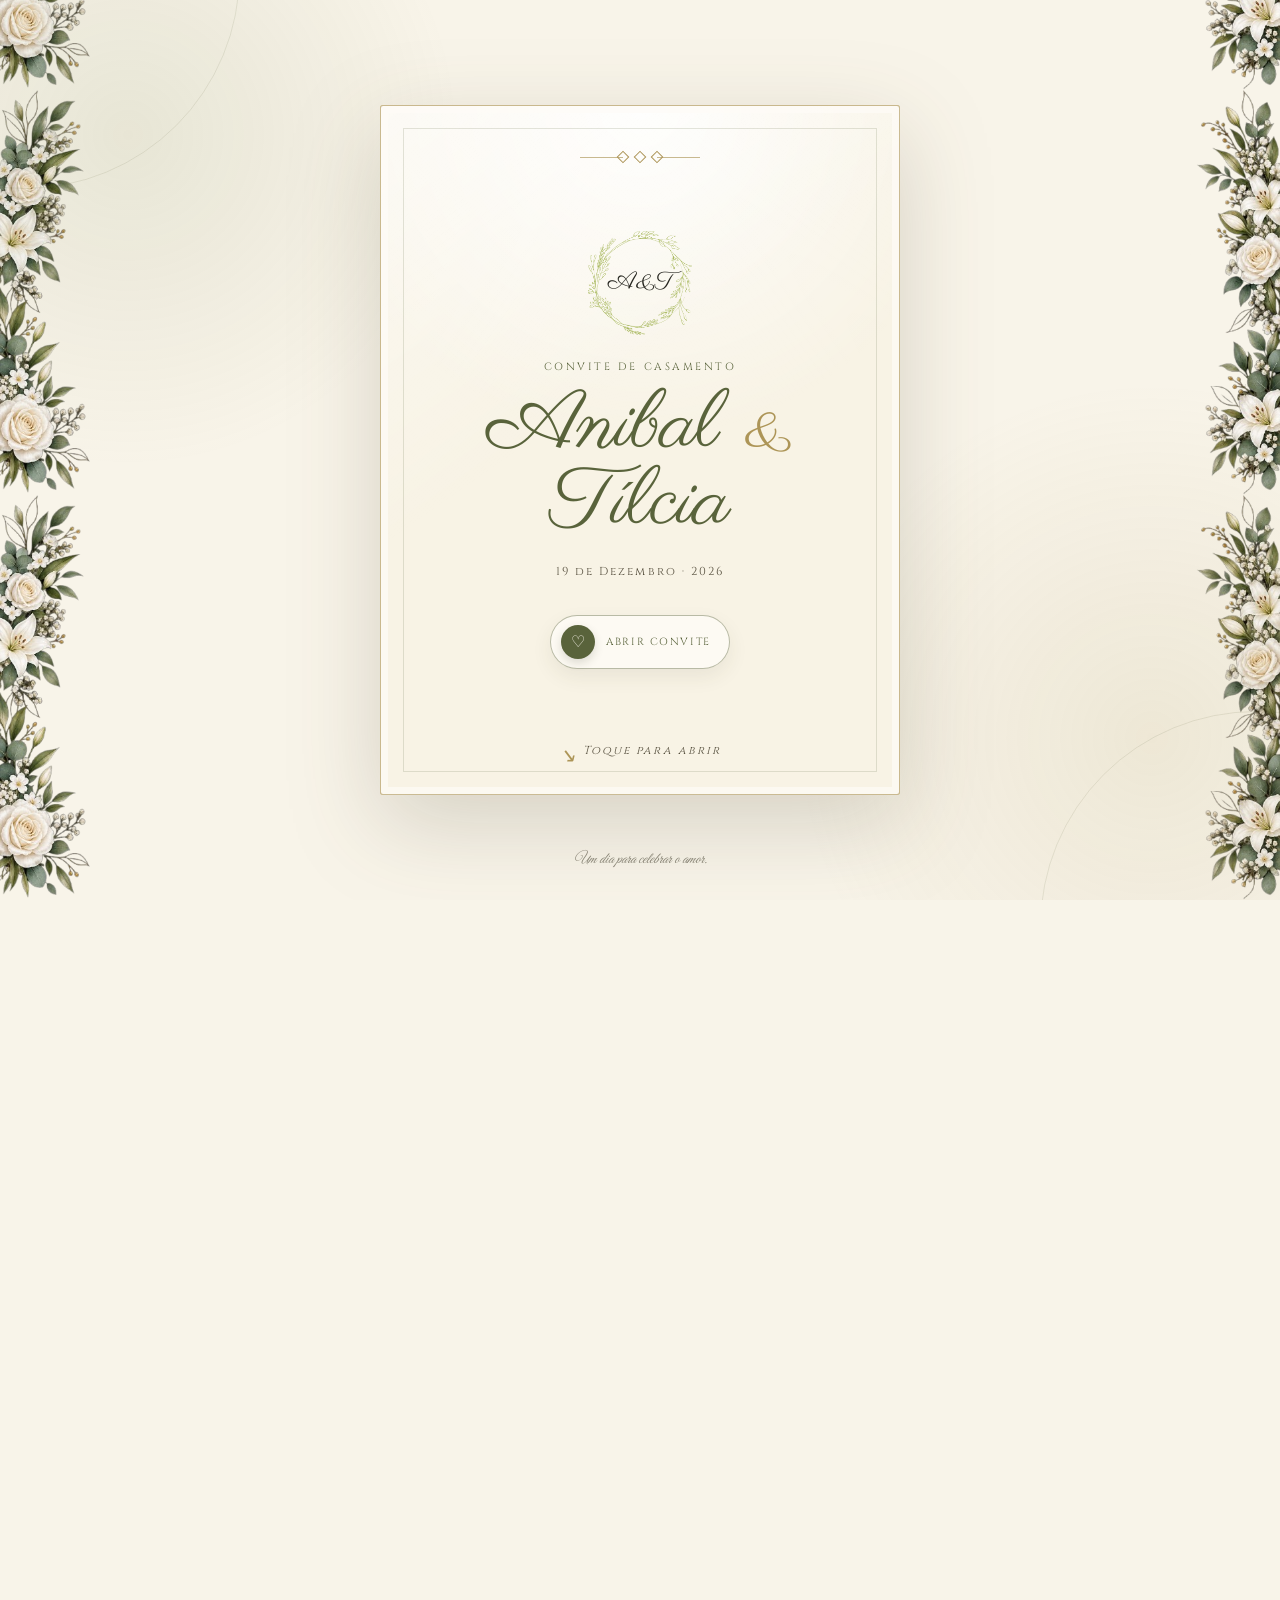
==== anibal-tilcia/index.html @ d4a12fd2 "final version anibal-tilcia" ====
<!DOCTYPE html>
<html lang="pt">

<head>
  <meta charset="UTF-8">
  <meta name="viewport" content="width=device-width, initial-scale=1.0">
  <title>Anibal &amp; Tílcia · 19 de Dezembro, 2026</title>
  <link rel="preconnect" href="https://fonts.googleapis.com">
  <link rel="preconnect" href="https://fonts.gstatic.com" crossorigin>
  <link
    href="https://fonts.googleapis.com/css2?family=Cormorant+Garamond:ital,wght@0,400;0,500;0,600;1,400&family=Great+Vibes&family=Cinzel:wght@400;500;600&display=swap"
    rel="stylesheet">
  <link rel="stylesheet" href="css/style.css">
</head>

<body>


  <div class="invitation-cover" id="invitation-cover" aria-modal="true" role="dialog" aria-label="Convite de casamento">
    <div class="invitation-cover__ambient" aria-hidden="true"></div>

    <div class="invitation-card" id="invitation-card">
      <div class="invitation-card__inside">
        <div class="invitation-card__monogram">
          <img src="./assets/orla_floral_oliva.png" class="invitation-card__monogram" alt="Monograma dos noivos">
          <p class="monogram__letters"><span>A</span><i> &amp; </i><span>T</span></p>

        </div>
      </div>

      <div class="invitation-card__front">
        <div class="invitation-card__ornament" aria-hidden="true">
          <span></span><span></span><span></span>
        </div>

        <div class="invitation-card__monogram">
          <img src="./assets/orla_floral_oliva.png" class="invitation-card__monogram" alt="Monograma dos noivos">
          <p class="monogram__letters"><span>A</span><i>&amp;</i><span>T</span></p>

        </div>


        <p class="invitation-card__eyebrow">Convite de casamento</p>
        <h1 class="invitation-card__names">Anibal <span>&amp;</span> Tílcia </h1>
        <p class="invitation-card__date">19 de Dezembro · 2026</p>

        <button type="button" class="invitation-card__open" id="open-invitation">
          <span class="invitation-card__seal">♡</span>
          <span>ABRIR CONVITE</span>
        </button>

        <div class="invitation-card__hint">
          <span class="invitation-card__hand">↘</span>
          <span class="invitation-card__date">Toque para abrir</span>
        </div>
      </div>
    </div>

    <p class="invitation-cover__caption">Um dia para celebrar o amor.</p>
  </div>


  <header class="site-header" id="site-header">
    <a class="site-brand" href="#inicio" aria-label="Voltar ao início">
      <span>A</span><i>&amp;</i><span>T</span>
    </a>

    <nav class="site-nav" aria-label="Navegação principal">
      <a href="#inicio">Início</a>
      <a href="#historia">A nossa história</a>
      <a href="#detalhes">O grande dia</a>
      <a href="#contribuicao">Contribuição</a>
      <a href="#rsvp">RSVP</a>
    </nav>

    <button class="site-nav__toggle" id="nav-toggle" type="button" aria-label="Abrir menu" aria-expanded="false">
      <span></span><span></span><span></span>
    </button>
  </header>


  <div class="music-control" id="music-control">
    <button type="button" class="music-control__button" id="music-toggle" aria-label="Reproduzir música"
      aria-pressed="false">
      <span class="music-control__icon music-control__icon--play">▶</span>
      <span class="music-control__icon music-control__icon--pause">Ⅱ</span>
    </button>
    <span class="music-control__label" id="music-label">Música</span>
    <audio id="wedding-music" loop preload="auto">
      <source src="./resources/audio/risk_it_all.mp3" type="audio/mpeg">
    </audio>
    <canvas id="music-visualizer" width="46" height="22" aria-hidden="true"></canvas>

  </div>



  <section class="hero" id="inicio">
    <img src="./assets/width_1418.webp" class="floral corner-tl" aria-hidden="true"></img>
    <img src="./assets/width_1418.webp" class="floral corner-tr" aria-hidden="true"></img>
    <img src="./assets/width_1418.webp" class="floral corner-bl" aria-hidden="true"></img>
    <img src="./assets/width_1418.webp" class="floral corner-br" aria-hidden="true"></img>

    <div class="monogram" data-reveal>
      <span class="monogram__letters"></span>
    </div>

    <div class="hero__inner">


      <div class="portraits" data-reveal>
        <img src="./assets/IMG_8742.JPG.jpeg" class="arch arch--one"></img>
        <img src="./assets/IMG_8786.JPG.jpeg" class="arch arch--two"></img>
      </div>

      <h1 class="hero__names" data-reveal>Aníbal <span class="amp">&amp;</span> Tílcia</h1>
      <p class="hero__tagline" data-reveal>Convidam-te a celebrar esta união para um sempre!</p>
    </div>

    <div class="hero__hem"></div>
  </section>


  <section class="countdown">
    <p class="countdown__eyebrow">
      <svg class="icon-cal" viewBox="0 0 24 24" aria-hidden="true">
        <rect x="3" y="5" width="18" height="16" rx="2" fill="none" stroke="currentColor" stroke-width="1.4" />
        <line x1="3" y1="9.5" x2="21" y2="9.5" stroke="currentColor" stroke-width="1.4" />
        <line x1="7.5" y1="2.5" x2="7.5" y2="6.5" stroke="currentColor" stroke-width="1.4" stroke-linecap="round" />
        <line x1="16.5" y1="2.5" x2="16.5" y2="6.5" stroke="currentColor" stroke-width="1.4" stroke-linecap="round" />
      </svg>
      Faltam apenas
    </p>

    <div class="flip-row" data-reveal>
      <div class="flip-unit">
        <div class="flip-box" data-unit="days">
          <div class="flip-box__value">00</div>
          <div class="flip-box__flap"><span class="flip-box__flap-inner">00</span></div>
        </div>
        <span class="flip-unit__label">Dias</span>
      </div>
      <div class="flip-unit">
        <div class="flip-box" data-unit="hours">
          <div class="flip-box__value">00</div>
          <div class="flip-box__flap"><span class="flip-box__flap-inner">00</span></div>
        </div>
        <span class="flip-unit__label">Horas</span>
      </div>
      <div class="flip-unit">
        <div class="flip-box" data-unit="minutes">
          <div class="flip-box__value">00</div>
          <div class="flip-box__flap"><span class="flip-box__flap-inner">00</span></div>
        </div>
        <span class="flip-unit__label">Minutos</span>
      </div>
      <div class="flip-unit">
        <div class="flip-box" data-unit="seconds">
          <div class="flip-box__value">00</div>
          <div class="flip-box__flap"><span class="flip-box__flap-inner">00</span></div>
        </div>
        <span class="flip-unit__label">Segundos</span>
      </div>
    </div>

    <div class="countdown__pill" data-reveal>19 de Dezembro, 2026</div>
  </section>


  <section class="story" id="historia">
    <div class="story__grid">

      <article class="story__card story__card--dark" data-reveal>
        <span class="story__num">01</span>
        <img class="story__media" src="./assets/IMG_8776.JPG.jpeg" alt="Imagem da história 1"></img>
        <p class="story__verse">Disse mais o Senhor Deus: Não é bom que<br>o homem esteja só; far-lhe-ei uma
          ajudadora<br>que lhe seja idónea.</p>
        <p class="story__ref">Génesis 2:18</p>
      </article>

      <article class="story__card story__card--sand" data-reveal>
        <span class="story__num">02</span>

        <svg class="story__rings" viewBox="0 0 80 60" aria-hidden="true">
          <circle cx="30" cy="34" r="16" fill="none" stroke="currentColor" stroke-width="2" />
          <circle cx="48" cy="34" r="16" fill="none" stroke="currentColor" stroke-width="2" />
        </svg>
        <h3 class="story__title story__title--script">E agora, para sempre.</h3>
        <p class="story__body">O amor escreveu os primeiros capítulos. Agora, diante de Deus e daqueles que amamos,
          damos início ao nosso próximo capítulo.</p>
        <p class="story__initials">T <span class="amp">&amp;</span> A</p>
        <p class="story__date">19 • 12 • 2026</p>
      </article>



      <article class="story__card story__card--cream" data-reveal>
        <span class="story__num">03</span>
        <h3 class="story__title">Uma história,<br>dois caminhos</h3>
        <p class="story__body">Duas pessoas, duas histórias e tantos caminhos percorridos. Até que os nossos caminhos se
          cruzaram novamente e percebemos que alguns encontros não acontecem por acaso.</p>
        <div class="story__divider" aria-hidden="true">
          <svg viewBox="0 0 220 60">
            <path d="M10 5 C 10 45, 105 20, 110 55 C 115 20, 210 45, 210 5" fill="none" stroke="currentColor"
              stroke-width="1" />
          </svg>
        </div>
      </article>

      <article class="story__card story__card--olive" data-reveal>
        <span class="story__num">04</span>
        <img class="story__media" src="./assets/IMG_8758.JPG.jpeg" alt="Imagem da história 1"></img>
        <p class="story__verse">Quem encontra uma esposa encontra algo<br>excelente; recebeu uma bênção do Senhor.</p>
        <p class="story__ref">Provérbios 18:22</p>
      </article>

    </div>
  </section>




  <section class="info" id="detalhes">
    <div class="info__header" data-reveal>
      <h2 class="info__title">Detalhes do Grande Dia</h2>
      <p class="info__subtitle">
        O nosso dia é repleto de momentos e detalhes importantes para tornar ele ainda mais especial,<br>
        pode ver tudo abaixo
      </p>
    </div>

    <div class="info__grid">


      <div class="more-info-card">
        <img
          src="https://lh3.googleusercontent.com/gps-cs-s/AHRPTWlp6Hk5C6ENDK__10fyXMDpLY3RmtTB0FeUsMW05rq-A3_OJv60hBOO5OTsbv5qQ-3rLyHym6tTQRL9K2UCrjUsnP6I80L73qXvY4hCrDxc9M-ThZ_d9FkAn9VJUuiXGmzrRHuK=w408-h544-k-no"
          class="more-info-card-img" alt="">
        <article class="info__card" data-reveal>
          <div class="info__icon-wrap">
            <svg class="info__icon" viewBox="0 0 24 24" aria-hidden="true">

              <path d="M12 3v5M8 9l4-3 4 3v11H8V9Z" fill="none" stroke="currentColor" stroke-width="1.25"
                stroke-linejoin="round" />
              <path d="M5 11l7-5 7 5v9H5v-9Z" fill="none" stroke="currentColor" stroke-width="1.25"
                stroke-linejoin="round" />
              <path d="M10 20v-5a2 2 0 0 1 4 0v5" fill="none" stroke="currentColor" stroke-width="1.25" />
            </svg>
          </div>

          <div class="info__content">
            <h3 class="info__card-title">Cerimónia Religiosa</h3>

            <p class="info__time">19h00</p>

            <p class="info__place">
              Nossa Senhora dos Remédios - Mutamba
            </p>

            <button class="info__btn" type="button" data-map="Nossa Senhora dos Remédios, Mutamba, Luanda">
              Ver localização
            </button>
          </div>
        </article>
      </div>


      <div class="more-info-card">
        <img
          src="https://lh3.googleusercontent.com/gps-cs-s/AHRPTWnQiHRYGVPwsvvzDjpKC6Te1Tc4ReHqnd2wbv8dk3sn313zh0V4iKM3so6A6CPs7udDYUhjcywj2QQHGDvHgf7apJHHsOnpSBzATFUAP61ElOikkhbpd61YWRZIvSMjrfs_gKT-RbCJSNjZ=w426-h240-k-no"
          class="more-info-card-img" alt="">
        <article class="info__card" data-reveal>

          <div class="info__icon-wrap">
            <svg class="info__icon" viewBox="0 0 24 24" aria-hidden="true">

              <path d="M7 4h10l-2.1 6.3a3 3 0 0 1-5.8 0L7 4Z" fill="none" stroke="currentColor" stroke-width="1.25"
                stroke-linejoin="round" />
              <path d="M12 13v7M8.5 20h7" fill="none" stroke="currentColor" stroke-width="1.25"
                stroke-linecap="round" />
              <path d="M5 6l2.5 1M19 6l-2.5 1" fill="none" stroke="currentColor" stroke-width="1"
                stroke-linecap="round" />
            </svg>
          </div>

          <div class="info__content">
            <h3 class="info__card-title">Copo de Água</h3>

            <p class="info__time">21h00</p>

            <p class="info__place">
              Salão de Festas LUDAR - Talatona
            </p>

            <button class="info__btn" type="button" data-map="Salão de Festas LUDAR, Talatona, Luanda">
              Ver localização
            </button>
          </div>
        </article>
      </div>





      <div class="more-info-card">
        <img src="./assets/IMG_8748.JPG.jpeg" class="more-info-card-img" alt="">
        <article class="info__card" data-reveal>
          <div class="info__icon-wrap">
            <svg class="info__icon" viewBox="0 0 24 24" aria-hidden="true">

              <path d="M9 3l3 3 3-3 2 3-2 2v13H9V8L7 6l2-3Z" fill="none" stroke="currentColor" stroke-width="1.25"
                stroke-linejoin="round" />
              <path d="M9 13h6" fill="none" stroke="currentColor" stroke-width="1" />
            </svg>
          </div>

          <div class="info__content">
            <h3 class="info__card-title">Dress Code</h3>

            <p class="info__time">Social Chic</p>

            <p class="info__place">
              <strong>Mulheres:</strong><br>
              Não usar vestidos brancos<br>
              <strong>Homens:</strong><br>
              Não usar tons brancos
            </p>
          </div>
        </article>
      </div>


    </div>
  </section>



  <section class="gift" id="contribuicao">
    <div class="gift__bg" aria-hidden="true"></div>
    <div class="gift__inner">
      <img src="./assets/heart_contribution.png" alt="">
      <h2 class="gift__title" data-reveal>Pode nos ajudar a concretizar o<br>nosso sonho!</h2>
      <p class="gift__sub" data-reveal>A vossa presença é o presente mais importante. Para quem desejar ainda assim
        contribuir para o início da nossa vida a dois, deixamos os dados abaixo.</p>

      <div class="gift__cards" data-reveal>
        <div class="gift__card">
          <span class="gift__label">Titular da Conta</span>
          <p class="gift__value">Aníbal Francisco Gomes Brito</p>

          <span class="gift__label">Banco</span>
          <p class="gift__value">BAI</p>

          <span class="gift__label">IBAN</span>
          <div class="gift__copy-row">
            <p class="gift__value gift__value--mono" data-copy="004000002075182810179">AO06 0040 0000 2075 1828 1017 9
            </p>
            <button class="gift__copy-btn" type="button" data-copy-target>Copiar</button>
          </div>

          <span class="gift__label">Express</span>
          <div class="gift__copy-row">
            <p class="gift__value gift__value--mono" data-copy="939563362">939563362</p>
            <button class="gift__copy-btn" type="button" data-copy-target>Copiar</button>
          </div>
        </div>

        <div class="gift__card gift__card--alt">
          <span class="gift__label">Titular da Conta</span>
          <p class="gift__value">Tilcia Valsira dos Santos Paulo</p>

          <span class="gift__label">Banco</span>
          <p class="gift__value">BFA</p>

          <span class="gift__label">IBAN</span>
          <div class="gift__copy-row">
            <p class="gift__value gift__value--mono" data-copy="000600003384107530176">AO06 0006 0000 3384 1075 3017 6
            </p>
            <button class="gift__copy-btn" type="button" data-copy-target>Copiar</button>
          </div>

          <span class="gift__label">Número de Conta</span>
          <div class="gift__copy-row">
            <p class="gift__value gift__value--mono" data-copy="937568892">937568892</p>
            <button class="gift__copy-btn" type="button" data-copy-target>Copiar</button>
          </div>
        </div>
      </div>

      <p class="gift__thanks" data-reveal>Com carinho, obrigado por fazerem parte desta história.</p>
    </div>
  </section>


  <section class="rsvp" id="rsvp">
    <div class="rsvp__grid">

      <div class="rsvp__media" data-reveal>
        <img src="assets/IMG_8755.JPG.jpeg" class="rsvp__photo"></img>
        <svg class="rsvp__leaf" viewBox="0 0 90 170" aria-hidden="true">
          <path d="M45 165 C 42 120, 42 90, 45 60 C 47 35, 50 15, 46 3" fill="none" stroke="currentColor"
            stroke-width="1.1" />
          <path d="M45 140 C 30 132, 20 118, 22 104 C 36 106, 46 118, 45 140 Z" fill="none" stroke="currentColor"
            stroke-width="1.1" />
          <path d="M45 108 C 60 100, 70 86, 68 72 C 54 74, 44 86, 45 108 Z" fill="none" stroke="currentColor"
            stroke-width="1.1" />
          <path d="M45 78 C 30 70, 20 56, 22 42 C 36 44, 46 56, 45 78 Z" fill="none" stroke="currentColor"
            stroke-width="1.1" />
          <path d="M46 48 C 58 38, 64 24, 60 12 C 48 16, 42 30, 46 48 Z" fill="none" stroke="currentColor"
            stroke-width="1.1" />
        </svg>
      </div>

      <div class="rsvp__content" data-reveal>
        <h2 class="rsvp__question">Vai poder estar neste dia especial?</h2>
        <p class="rsvp__subquestion">Por favor confirme a sua presença</p>

        <form class="rsvp__form" id="rsvp-form" novalidate>

          <div class="field">
            <input type="text" id="rsvp-name" name="name" placeholder=" " required autocomplete="name">
            <label for="rsvp-name">O seu nome</label>
          </div>

          <fieldset class="field field--choice">
            <legend>Confirma a sua presença?</legend>
            <div class="choice">
              <button type="button" class="choice__btn" data-choice="sim">Sim, estarei lá</button>
              <button type="button" class="choice__btn" data-choice="nao">Não poderei ir</button>
            </div>
            <input type="hidden" id="rsvp-attending" name="attending" required>
          </fieldset>

          <div class="field field--guests" id="rsvp-guests-wrap">
            <label for="rsvp-guests">Número de Convidados</label>
            <div>
              <button type="button" class="choice__btn_invites" data-choice="1">1</button>
              <button type="button" class="choice__btn_invites" data-choice="2">2</button>
            </div>
          </div>

          <div class="field">
            <input type="number" id="rsvp-message-mobile-number" name="mobile_number" rows="1" placeholder=" "></input>
                        <label for="rsvp-message-mobile-number">Número de Telefones</label>

          </div>


          <div class="field">
            <textarea id="rsvp-message" name="message" rows="3" placeholder=" "></textarea>
            <label for="rsvp-message">Deixe uma mensagem para os noivos (opcional)</label>
          </div>

          <button type="submit" class="rsvp__submit">
            <span>Confirmar presença</span>
          </button>
          <p class="rsvp__error" id="rsvp-error" role="alert" aria-live="polite"></p>
        </form>

        <div class="rsvp__success" id="rsvp-success" hidden>
          <svg viewBox="0 0 60 60" class="rsvp__success-icon" aria-hidden="true">
            <circle cx="30" cy="30" r="27" fill="none" stroke="currentColor" stroke-width="1.4" />
            <path d="M18 31 L26 39 L43 20" fill="none" stroke="currentColor" stroke-width="2.2" stroke-linecap="round"
              stroke-linejoin="round" pathLength="1" class="rsvp__check" />
          </svg>
          <p class="rsvp__success-title" id="rsvp-success-title">Obrigado!</p>
          <p class="rsvp__success-text" id="rsvp-success-text">A vossa resposta foi registada com carinho.</p>
        </div>
      </div>

    </div>
  </section>


  <footer class="footer">
    <div class="footer__wreath">
      <svg viewBox="0 0 120 60" aria-hidden="true">
        <path d="M10 40 C 40 5, 80 5, 110 40" fill="none" stroke="currentColor" stroke-width="1" />
      </svg>
    </div>
    <p class="footer__names">Anibal <span class="amp">&amp;</span> Tílcia</p>
    <p class="footer__date">19 · 12 · 2026</p>
    <p class="footer__note">Com todo o nosso amor e gratidão por celebrarem este dia connosco.</p>
  </footer>


  <div class="toast" id="toast">Copiado!</div>


  <svg width="0" height="0" style="position:absolute">
    <defs>
      <g id="floral-spray">
        <g fill="none" stroke="#7C8450" stroke-width="1.1" opacity="0.9">
          <path d="M5 5 C 40 10, 60 35, 65 70 C 68 100, 60 140, 50 170" />
          <path d="M15 19 C 45 25, 55 45, 70 55" />
          <path d="M25 40 C 45 45, 60 60, 62 85" />
          <path d="M10 60 C 30 65, 45 80, 48 105" />
          <path d="M5 100 C 25 100, 40 115, 40 140" />
        </g>
        <g fill="#EDE6C6" stroke="#B9A46B" stroke-width="0.8">
          <circle cx="18" cy="14" r="8" />
          <circle cx="34" cy="6" r="6.5" />
          <circle cx="46" cy="20" r="9" />
          <circle cx="66" cy="12" r="6" />
          <circle cx="60" cy="38" r="7" />
          <circle cx="80" cy="30" r="5.5" />
          <circle cx="30" cy="48" r="6" />
          <circle cx="50" cy="64" r="6.5" />
          <circle cx="20" cy="70" r="5" />
          <circle cx="42" cy="92" r="6" />
          <circle cx="18" cy="108" r="5.5" />
          <circle cx="38" cy="128" r="5" />
        </g>
        <g fill="#8C9A5E" opacity="0.85">
          <ellipse cx="10" cy="30" rx="10" ry="4" transform="rotate(-35 10 30)" />
          <ellipse cx="55" cy="55" rx="12" ry="4.5" transform="rotate(20 55 55)" />
          <ellipse cx="20" cy="90" rx="11" ry="4" transform="rotate(-19 20 90)" />
          <ellipse cx="45" cy="115" rx="10" ry="4" transform="rotate(30 45 115)" />
          <ellipse cx="70" cy="65" rx="9" ry="3.5" transform="rotate(-10 70 65)" />
        </g>
        <g fill="#C77B4B" opacity="0.9">
          <circle cx="34" cy="6" r="2" />
          <circle cx="18" cy="14" r="2.2" />
          <circle cx="46" cy="20" r="2.4" />
        </g>
      </g>
    </defs>
  </svg>

  <script src="config.js"></script>
  <script src="js/script.js"></script>


</body>

</html>
---- anibal-tilcia/css/style.css ----
/* =========================================================
   Tílcia & Anibal — Wedding invitation
   ========================================================= */
@import url('https://fonts.googleapis.com/css2?family=Cormorant+Garamond:ital,wght@0,300..700;1,300..700&family=Parisienne&display=swap');

:root {
  --cream: #FEF5E3;
  --cream-deep: #F3E8C2;
  --cream-card: #EFE6C5;
  --paper: #FFFDF6;
  --ink: #2B2418;
  --ink-soft: #57503F;
  --olive: #7C8450;
  --olive-deep: #878854;
  /* #5B6238;*/
  --olive-line: #BAB86C;
  /*#98A066;*/
  --brown-photo: #4A2C1C;
  --brown-photo-2: #6B3E28;
  --sand: #EADFB8;
  --gold: #A9985B;

  --font-display: 'Parisienne', cursive;
  --font-serif: 'Great Vibes', serif;
  --font-label: 'Cinzel', serif;

  --container: 920px;
}

*, *::before, *::after {
  /*box-sizing: border-box;*/
}

html {
  scroll-behavior: smooth;
}

body {
  margin: 0;
  background: var(--cream);
  color: var(--ink);
  font-family: var(--font-serif);
  font-size: 18px;
  line-height: 1.6;
  -webkit-font-smoothing: antialiased;
  overflow-x: hidden;
}

img {
  max-width: 100%;
  display: block;
}

button {
  font-family: inherit;
  cursor: pointer;
}

.amp {
  font-family: var(--font-display);
  font-size: 1.15em;
  padding: 0 .08em;
}

/* ---------- reveal-on-scroll ---------- */
[data-reveal] {
  opacity: 0;
  transform: translateY(28px);
  transition: opacity .9s cubic-bezier(.2, .7, .2, 1), transform .9s cubic-bezier(.2, .7, .2, 1);
}

[data-reveal].is-visible {
  opacity: 1;
  transform: translateY(0);
}

@media (prefers-reduced-motion: reduce) {
  * {
    animation-duration: .001ms !important;
    animation-iteration-count: 1 !important;
    transition-duration: .001ms !important;
  }

  [data-reveal] {
    opacity: 1;
    transform: none;
  }
}

/* =========================================================
   HERO
   ========================================================= */
.hero {
  position: relative;
  min-height: 100svh;
  display: flex;
  align-items: center;
  justify-content: center;
  padding: 70px 24px 60px;
  /*background:
    radial-gradient(120% 90% at 50% 0%, #FFFDF3 0%, var(--cream) 55%, var(--cream-deep) 100%);*/
  overflow: hidden;
}

.floral {
  position: absolute;
  height: 50vh;
  pointer-events: none;
  z-index: 1;
}

.corner-tl {
  top: -18px;
  left: -18px;
  --mx: 1;
  --my: -1;
}

.corner-tr {
  top: -18px;
  right: -18px;
  --mx: -1;
  --my: -1;
}

.corner-bl {
  bottom: -18px;
  left: -18px;
  --mx: 1;
  --my: 1;
}

.corner-br {
  bottom: -18px;
  right: -18px;
  --mx: -1;
  --my: 1;
}

.floral {
  --shift: 0px;
  transform: scale(var(--mx), var(--my)) translateY(var(--shift));
}

.hero__inner {
  position: relative;
  z-index: 2;
  max-width: 640px;
  text-align: center;
  top: 1.3rem;
}

.monogram {
  margin-bottom: 28px;
  position: relative;
  display: inline-block;
  color: var(--olive);
}

.couple-monogram {
  width: 96px;
  height: 96px;
  background-image: url('./../assets/orla_floral_oliva.png');
  position: absolute;
  top: 20px;

}

.monogram__wreath {
  width: 96px;
  height: 96px;
}

.monogram__letters {
  position: absolute;
  inset: 0;
  display: flex;
  align-items: center;
  justify-content: center;
  font-family: var(--font-display);
  font-size: 1.6rem;
  color: var(--ink);
}

.portraits {
  display: flex;
  justify-content: center;
  align-items: center;
  margin: 6px 0 34px;
}

.arch {
  width: clamp(150px, 28vw, 360px);
  aspect-ratio: 3.2 / 5;
  border: 6px solid var(--olive-line);
  border-radius: 10rem;
  object-fit: cover;
  height: 45vh;
}

.arch--one {
  z-index: 1;
  margin-top: -12rem;
  margin-right: 2rem;
}

.arch--two {
  z-index: 2;
}

/*
.arch__photo {
  width: 100%;
  height: 100%;
  border-radius: 122px 122px 20px 20px;
  background:
    radial-gradient(120% 90% at 30% 15%, rgba(255, 255, 255, .06), transparent 55%),
    linear-gradient(155deg, var(--brown-photo-2) 0%, var(--brown-photo) 70%);
  box-shadow: inset 0 0 30px rgba(0, 0, 0, .35);
}*/

.hero__names {
  font-family: var(--font-display);
  font-weight: 400;
  font-size: clamp(2.6rem, 7vw, 4rem);
  color: var(--olive-deep);
  margin: 0 0 10px;
  line-height: 1;
}

.hero__names .amp {
  color: var(--ink);
  font-size: .8em;
}

.hero__tagline {
  font-size: 1.25rem;
  letter-spacing: .03em;
  color: var(--ink-soft);
  margin: 0;
  font-family: var(--font-label);
}

.hero__hem {
  position: absolute;
  bottom: 0;
  left: 0;
  right: 0;
  height: 3px;
  background: linear-gradient(90deg, transparent, var(--olive-line), transparent);
  opacity: .5;
}

/* =========================================================
   COUNTDOWN
   ========================================================= */
.countdown {
  background: var(--paper);
  padding: 64px 24px 70px;
  text-align: center;
  margin: 70px 0;
}

.countdown__eyebrow {
  display: inline-flex;
  align-items: center;
  gap: 8px;
  font-family: var(--font-label);
  letter-spacing: .12em;
  font-size: .82rem;
  text-transform: uppercase;
  color: var(--ink-soft);
  margin: 0 0 30px;
}

.icon-cal {
  width: 18px;
  height: 18px;
  color: var(--olive);
}

.flip-row {
  display: flex;
  justify-content: center;
  gap: clamp(10px, 3vw, 26px);
  margin-bottom: 34px;
  perspective: 400px;
  z-index: 10;
}

.flip-unit {
  display: flex;
  flex-direction: column;
  align-items: center;
  gap: 10px;
}

.flip-box {
  position: relative;
  width: clamp(58px, 9vw, 78px);
  height: clamp(58px, 9vw, 78px);
  background: var(--cream-card);
  border-radius: 10px;
  box-shadow: 0 6px 16px rgba(90, 70, 30, .12), inset 0 0 0 1px rgba(169, 152, 91, .25);
  overflow: hidden;
}

.flip-box::after {
  /* seam line */
  content: "";
  position: absolute;
  top: 50%;
  left: 0;
  right: 0;
  height: 1px;
  background: rgba(43, 36, 24, .18);
  z-index: 3;
  transform: translateY(-.5px);
}

.flip-box__value {
  position: absolute;
  inset: 0;
  display: flex;
  align-items: center;
  justify-content: center;
  font-family: var(--font-label);
  font-size: clamp(1.5rem, 3.4vw, 2rem);
  font-weight: 600;
  color: var(--olive-deep);
}

.flip-box__flap {
  position: absolute;
  top: 0;
  left: 0;
  right: 0;
  height: 50%;
  overflow: hidden;
  background: var(--cream-card);
  transform-origin: bottom;
  backface-visibility: hidden;
  transform: rotateX(0deg);
  z-index: 2;
  box-shadow: 0 1px 2px rgba(0, 0, 0, .12);
}

.flip-box__flap.is-flipping {
  transition: transform .38s cubic-bezier(.5, 0, .75, 0);
  transform: rotateX(-90deg);
}

.flip-box__flap-inner {
  position: absolute;
  top: 0;
  left: 0;
  width: 100%;
  height: 200%;
  display: flex;
  align-items: center;
  justify-content: center;
  font-family: var(--font-label);
  font-size: clamp(1.5rem, 3.4vw, 2rem);
  font-weight: 600;
  color: var(--olive-deep);
}

.flip-unit__label {
  font-family: var(--font-label);
  font-size: .72rem;
  letter-spacing: .1em;
  text-transform: uppercase;
  color: var(--ink-soft);
}

.countdown__pill {
  display: inline-block;
  padding: 10px 26px;
  border-radius: 999px;
  background: var(--olive);
  color: var(--paper);
  font-family: var(--font-label);
  font-size: .82rem;
  letter-spacing: .1em;
}

/* =========================================================
   STORY GRID
   ========================================================= */
.story {
  background: var(--cream);
  padding: 0;
  width: 96vw;
  position: relative;
  left: 50%;
  transform: translateX(-50%);
  z-index: 10;
}

.story__grid {
  display: grid;
  grid-template-columns: 1fr 1fr;
  max-width: 100%;
  margin: 0 auto;
}

.story__card {
  position: relative;
  padding: 50px 40px;
  min-height: 460px;
  display: flex;
  flex-direction: column;
  align-items: center !important;
}

.story__num {
  font-family: var(--font-display);
  font-size: 1.9rem;
  margin-bottom: 20px;
  align-self: flex-start;
}

.story__card--dark {
  background: #121213;
  color: #E9E2CE;
}

.story__card--dark .story__num {
  color: #E9E2CE;
}

.story__card--dark .story__media {
  flex: 1;
  min-height: 220px;
  border-radius: 6px;
  margin-bottom: 26px;
  width: 40%;
  height: 20rem;
  object-fit: cover;
  box-shadow: 0 0px 10px rgba(255, 255, 255, 0.16);

}

.story__ref, .story__verse {
  text-align: center !important;
}

.story__verse {
  font-family: var(--font-display);
  font-size: 2rem;
  margin: 0 0 12px;
  text-align: center;
}

.story__ref {
  text-align: center;
  font-family: var(--font-display);
  font-size: 1.6rem;
  color: #C9BE9C;
  margin: 0;
  margin-top: 1rem;
}

.story__card--dark .story__verse,
.story__card--dark .story__ref {
  text-align: left;
}

.story__card--olive {
  background: var(--olive-deep);
  color: #F3EFDD;
}

.story__card--olive .story__num {
  color: #F3EFDD;
}

.story__card--olive .story__media {
  flex: 1;
  min-height: 220px;
  border-radius: 6px;
  margin-bottom: 26px;
  width: 40%;
  height: 20rem;
  object-fit: cover;
}

.story__card--olive .story__verse {
  font-style: italic;
  text-align: left;
  margin: 0 0 10px;
}

.story__card--olive .story__ref {
  text-align: left;
  color: #D8D0AE;
}

.story__card--cream {
  background: var(--cream);
  color: var(--ink);
  align-items: center;
  justify-content: center;
}

.story__card--cream .story__num {
  color: var(--olive-deep);
}

.story__title {
  font-family: var(--font-display);
  font-weight: 400;
  font-size: 3rem;
  color: var(--olive-deep);
  line-height: 1.2;
  margin: 0 0 18px;
}

.story__body {
  font-family: var(--font-label);
  font-size: 1.25rem;
  margin: 0 0 12px;
  text-align: center;
}

.story__divider svg {
  width: 140px;
  height: 40px;
  color: var(--olive);
}

.story__meta {
  margin-top: 18px;
  font-size: .85rem;
  letter-spacing: .06em;
  color: var(--ink-soft);
}

.story__card--sand {
  background: var(--sand);
  color: var(--ink);
  align-items: flex-start;
  justify-content: center;
}

.story__card--sand .story__num {
  color: var(--olive-deep);
}

.story__rings {
  width: 70px;
  height: 52px;
  color: var(--olive);
  margin-bottom: 8px;
}

.story__title--script {
  margin-bottom: 14px;
}

.story__initials {
  font-family: var(--font-display);
  font-size: 1.7rem;
  color: var(--olive-deep);
  margin: 18px 0 4px;
}

.story__date {
  letter-spacing: .18em;
  font-size: .85rem;
  color: var(--ink-soft);
  margin: 0;
}

@media (max-width: 760px) {
  .story__grid {
    grid-template-columns: 1fr;
  }

  .story__card {
    min-height: 0;
    padding: 44px 20px;
  }
}

/* =========================================================
   RSVP
   ========================================================= */
.rsvp {
  background: var(--cream);
  padding: 100px 24px 110px;
}

.rsvp__grid {
  max-width: var(--container);
  margin: 0 auto;
  display: grid;
  grid-template-columns: minmax(0, 340px) 1fr;
  gap: clamp(32px, 6vw, 90px);
  align-items: center;
}

.rsvp__media {
  position: relative;
}

.rsvp__photo {
  width: 100%;
  aspect-ratio: 3 / 4;
  border-radius: 4px;
  background:
    radial-gradient(120% 90% at 25% 15%, rgba(255, 255, 255, .05), transparent 55%),
    linear-gradient(155deg, var(--brown-photo-2) 0%, var(--brown-photo) 75%);
  box-shadow: 0 20px 40px rgba(60, 45, 20, .16);
  object-fit: contain;
  border-radius: 10rem 10rem 0 0;
}

.rsvp__leaf {
  position: absolute;
  left: -34px;
  bottom: -46px;
  width: 88px;
  height: auto;
  color: var(--olive);
  opacity: .85;
}

.rsvp__content {
  text-align: left;
}

.rsvp__question {
  font-family: var(--font-display);
  font-weight: 400;
  color: var(--olive-deep);
  font-size: clamp(1.7rem, 3.6vw, 2.3rem);
  line-height: 1.25;
  margin: 0 0 6px;
}

.rsvp__subquestion {
  font-family: var(--font-display);
  color: var(--olive);
  font-size: clamp(1.25rem, 2.6vw, 1.55rem);
  margin: 0 0 40px;
  text-align: center !important;
}

.rsvp__form {
  display: flex;
  flex-direction: column;
  gap: 22px;
  max-width: 460px;
}

.field {
  position: relative;
}

.field input[type="text"],
.field input[type="number"],
.field textarea {
  width: 100%;
  background: transparent;
  border: none;
  border-bottom: 1px solid rgba(43, 36, 24, .28);
  padding: 10px 2px 10px;
  font-family: var(--font-label);
  font-size: 1.02rem;
  color: var(--ink);
  resize: none;
  transition: border-color .3s ease;
}

.field input[type="text"]:focus,
.field input[type="number"]:focus,
.field textarea:focus {
  outline: none;
  border-color: var(--olive-deep);
}

.field label {
  position: absolute;
  left: 2px;
  top: 10px;
  font-size: 0.85rem;
  color: var(--ink-soft);
  pointer-events: none;
  transition: transform .25s ease, font-size .25s ease, color .25s ease;
  transform-origin: left top;
  font-family: var(--font-label);

}

.field input:focus+label,
.field input:not(:placeholder-shown)+label,
.field textarea:focus+label,
.field textarea:not(:placeholder-shown)+label {
  transform: translateY(-20px);
  font-size: .74rem;
  letter-spacing: .04em;
  color: var(--olive-deep);
}

.field--choice {
  border: none;
  padding: 0;
  margin: 0;
}

.field--choice legend {
  font-size: .78rem;
  letter-spacing: .08em;
  text-transform: uppercase;
  color: var(--ink-soft);
  font-family: var(--font-label);
  padding: 0 0 10px;
}

.choice {
  display: flex;
  gap: 12px;
  flex-wrap: wrap;
}

.choice__btn, .choice__btn_invites {
  border: 1px solid rgba(43, 36, 24, .28);
  background: transparent;
  color: var(--ink);
  padding: 11px 22px;
  border-radius: 999px;
  font-family: var(--font-label);
  font-size: .65rem;
  transition: background .3s ease, color .3s ease, border-color .3s ease, transform .2s ease;
}


.choice__btn:hover, .choice__btn_invites:hover {
  border-color: var(--olive-deep);
  transform: translateY(-1px);
}

.choice__btn.is-active, .choice__btn_invites.is-active {
  background: var(--olive-deep);
  border-color: var(--olive-deep);
  color: var(--paper);
}

.field--guests {
  overflow: hidden;
  max-height: 0;
  opacity: 0;
  transition: max-height .4s ease, opacity .35s ease, margin .4s ease;
  margin-top: -22px;
}

.field--guests.is-open {
  max-height: 110px;
  opacity: 1;
  margin-top: 0;
  display: flex;
    flex-direction: column;
    align-items: flex-start;
}

.rsvp-guests-wrap label{
  position: absolute;
}

.field--guests.is-open div {
  margin-top: 30px;
}

.rsvp__submit {
  align-self: center;
  margin-top: 6px;
  border: none;
  background: var(--olive-deep);
  color: var(--paper);
  padding: 14px 38px;
  border-radius: 999px;
  font-family: var(--font-label);
  font-size: .84rem;
  letter-spacing: .08em;
  text-transform: uppercase;
  position: relative;
  overflow: hidden;
  transition: transform .25s ease, box-shadow .25s ease;
}

.rsvp__submit:hover {
  transform: translateY(-2px);
  box-shadow: 0 12px 24px rgba(91, 98, 56, .35);
}

.rsvp__submit:active {
  transform: translateY(0);
}

.rsvp__submit.is-loading span {
  opacity: 0;
}

.rsvp__submit.is-loading::after {
  content: "";
  position: absolute;
  inset: 0;
  margin: auto;
  width: 16px;
  height: 16px;
  border-radius: 50%;
  border: 2px solid rgba(255, 253, 246, .4);
  border-top-color: var(--paper);
  animation: spin .7s linear infinite;
}

@keyframes spin {
  to {
    transform: rotate(360deg);
  }
}

.rsvp__error {
  min-height: 1.2em;
  color: #A9482E;
  font-size: .85rem;
  margin: 0;
}

.rsvp__success {
  max-width: 460px;
  padding: 20px 0 0;
  animation: rsvpIn .6s cubic-bezier(.2, .7, .2, 1);
}

@keyframes rsvpIn {
  from {
    opacity: 0;
    transform: translateY(14px);
  }

  to {
    opacity: 1;
    transform: translateY(0);
  }
}

.rsvp__success-icon {
  width: 56px;
  height: 56px;
  color: var(--olive-deep);
  margin-bottom: 14px;
}

.rsvp__check {
  stroke-dasharray: 1;
  stroke-dashoffset: 1;
  animation: drawCheck .6s .15s ease forwards;
}

@keyframes drawCheck {
  to {
    stroke-dashoffset: 0;
  }
}

.rsvp__success-title {
  font-family: var(--font-display);
  font-size: 1.9rem;
  color: var(--olive-deep);
  margin: 0 0 6px;
}

.rsvp__success-text {
  color: var(--ink-soft);
  margin: 0;
}

@media (max-width: 760px) {
  #rsvp-guests-wrap {
    overflow: visible !important;
  }
  .hero {
    padding: 0;
  }

  .corner-br, .corner-bl {
    width: 60%;
    object-fit: cover;
  }

  .portraits {
    display: flex;
    justify-content: center;
    align-items: center;
    margin: 6px 0 34px;
    flex-direction: column;
  }

  .arch {
    width: clamp(250px, 35vw, 360px);
    aspect-ratio: 5 / 5;
    border: 6px solid var(--olive-line);
    border-radius: 10rem;
    object-fit: cover;
    height: 45vh;
  }

  .story__title {
    text-align: center;
  }

  .arch--one {
    z-index: 1;
    display: none;
  }

  .arch--two {
    z-index: 2;

  }

  .rsvp__grid {
    grid-template-columns: 1fr;
  }

  .rsvp__media {
    max-width: 280px;
    margin: 0 auto;
  }

  .rsvp__content {
    text-align: center;
  }

  .rsvp__form, .rsvp__success {
    margin: 0 auto;
    text-align: left;
  }

  .field--choice legend, .rsvp__subquestion {
    text-align: left;
  }
}

/* =========================================================
   DAY INFO
   ========================================================= */
/* ================================
   INFORMAÇÕES
================================ */

.info {
  background: var(--cream);
  padding: 70px 24px 80px;
  margin: 8rem 0;
}

/* Header */

.info__header {
  text-align: center;
  margin-bottom: 42px;
}

.info__title {
  font-family: var(--font-display);
  font-weight: 400;
  font-size: clamp(2.2rem, 5vw, 3rem);
  line-height: 1.1;
  color: #59543a;
  margin: 0 0 12px;
}

.info__subtitle {
  font-family: var(--font-body, serif);
  color: #8d8767;
  font-size: 0.88rem;
  line-height: 1.5;
  margin: 0;
  font-size: 1.2rem;
}


/* ================================
   GRID
================================ */

.info__grid {
  width: min(1250px, 100%);
  margin: 0 auto;

  display: grid;
  grid-template-columns: repeat(3, minmax(0, 1fr));
  gap: 62px;
}


/* ================================
   CARD
================================ */
.more-info-card {
  display: flex;
  flex-direction: column;
  align-items: center;
  position: relative;
}

.more-info-card-img {
  width: 100%;
  height: 10rem;
  object-fit: cover;
  z-index: 1;
  /*border-top: 2px;
  border-left: 2px;
  border-right: 2px;
    border-radius: 1rem 1rem 0 0;
border-style: solid;
  border-color: var(--olive-deep);
  */

}

.info__card {
  position: relative;

  min-height: 168px;

  display: flex;
  align-items: stretch;

  background: var(--sand);

  /*border: 2px solid var(--olive-deep)
    /*rgba(190, 174, 111, 0.48)
  ;*/
  /*border-radius: 20px;*/
  width: 100%;
  z-index: 1;
  transition:
    transform 0.35s ease,
    box-shadow 0.35s ease;
}

.info__card:hover {
  transform: translateY(-4px);

  box-shadow:
    0 12px 25px rgba(85, 73, 35, 0.08);
}

.info__card:hover+.more-info-card-img {
  transform: scale(1.05);
  transition: transform 0.35s ease;
}


/* ================================
   OLIVE ICON PANEL
================================ */

.info__icon-wrap {
  flex: 0 0 0px;

  width: 0px;

  display: flex;
  align-items: flex-start;
  justify-content: center;
  z-index: 2;

  padding-top: 13px;

  background: var(--sand);
}


/* Circle around icon */

.info__icon-wrap::after {
  content: "";
  position: absolute;
  width: 48px;
  height: 48px;
  border-radius: 50%;

  background: var(--olive-deep);
  top: -1.5rem;
  z-index: 2;

}


/* Icon */

.info__icon {
  position: relative;
  z-index: 3;

  width: 27px;
  height: 27px;

  color: #f9f3df;
  top: -18%;
  flex-shrink: 0;
}


/* ================================
   CARD CONTENT
================================ */

.info__content {
  flex: 1;

  padding: 18px 20px 15px;
  text-align: left;

  display: flex;
  flex-direction: column;
  align-items: flex-start;
}


/* Script title */

.info__card-title {
  font-family: var(--font-display);
  font-weight: 400;

  color: #625c3e;

  font-size: 1.58rem;
  line-height: 1.15;

  margin: 0 0 10px;
}


/* Time */

.info__time {
  color: #302e25;

  font-family: var(--font-body, serif);
  font-size: 0.88rem;
  font-weight: 700;

  margin: 0 0 3px;
}


/* Location / description */

.info__place {
  color: #4f4b3e;

  font-family: var(--font-body, serif);
  font-size: 0.9rem;
  line-height: 1.4;

  margin: 0;
}

.info__place strong {
  font-weight: 700;
  color: #38352b;
}


/* ================================
   LOCATION BUTTON
================================ */

.info__btn {
  margin-top: auto;

  /*min-width: 178px;*/
  min-width: 100%;

  border: 1px solid #938b69;
  border-radius: 999px;

  background: transparent;

  color: #80795c;

  padding: 8px 20px;

  font-family: var(--font-body, serif);
  font-size: 0.76rem;

  cursor: pointer;

  transition:
    background 0.3s ease,
    color 0.3s ease,
    border-color 0.3s ease;
}

.info__btn:hover {
  background: #8d8c52;
  border-color: #8d8c52;
  color: #fffdf5;
}


/* ================================
   TABLET
================================ */

@media (max-width: 1000px) {
  .info__grid {
    gap: 62px 24px;
  }

  .info__card {
    min-height: 175px;
  }

  .info__icon-wrap {
    flex-basis: 0;
    width: 0;
  }

  .info__card-title {
    font-size: 1.2rem;
  }
}


/* ================================
   MOBILE
================================ */

@media (max-width: 760px) {
  .story__card--dark .story__media {
    flex: 1;
    min-height: 220px;
    border-radius: 6px;
    margin-bottom: 26px;
    width: 70%;
    height: 20rem;
    object-fit: cover;
  }

  .story__card--olive .story__media {
    flex: 1;
    min-height: 220px;
    border-radius: 6px;
    margin-bottom: 26px;
    width: 70%;
    height: 20rem;
    object-fit: cover;
  }

  .info {
    padding: 60px 18px 70px;
  }

  .info__header {
    margin-bottom: 32px;
  }

  .info__subtitle {
    max-width: 340px;
    margin: 0 auto;
  }

  .info__subtitle br {
    display: none;
  }

  .info__grid {
    grid-template-columns: 1fr;
    gap: 62px 18px;
    max-width: 500px;
  }

  .info__card {
    min-height: 155px;
  }

  .info__card-title {
    font-size: 1.5rem;
  }

  .info__icon {
    right: initial;
    left: initial;
    right: 7%;
    position: absolute;
    top: -9%;
  }

  .info__icon-wrap::after {
    right: 4%;
  }
  .info__time {
    font-size: 0.9rem;
  }
  .info__place {
    font-size: 0.9rem;
  }
  .info__btn {
    min-width: 98.75%;
    padding: 8px 16px;
  }
}


/* ================================
   SMALL PHONES
================================ */

@media (max-width: 400px) {


  .info__icon-wrap {
    flex-basis: 0;
    width: 0;
  }

  .info__content {
    padding: 16px 15px 14px;
  }



  
}

/* =========================================================
   CONTRIBUTIONS / GIFT
   ========================================================= */
.gift {
  position: relative;
  background: linear-gradient(180deg, var(--olive-deep) 0%, #454a2a 100%);
  color: var(--paper);
  padding: 90px 24px 100px;
  text-align: center;
  overflow: hidden;
}

.gift__bg {
  position: absolute;
  inset: 0;
  background-image:
    radial-gradient(circle at 15% 20%, rgba(255, 255, 255, .05), transparent 40%),
    radial-gradient(circle at 85% 80%, rgba(255, 255, 255, .05), transparent 40%);
  pointer-events: none;
}

.gift__inner {
  position: relative;
  max-width: var(--container);
  margin: 0 auto;
  display: flex;
  flex-direction: column;
  align-items: center;
}

.gift__inner img {
  margin-bottom: 15px;
}

.gift__title {
  font-family: var(--font-display);
  font-weight: 400;
  font-size: clamp(1.9rem, 5vw, 2.6rem);
  margin: 0 0 18px;
  line-height: 1.25;
}

.gift__sub {
  margin: 0 auto 46px;
  color: #E2E4C9;
  font-size: 1.1rem;
  font-family: var(--font-label);
}

.gift__cards {
  display: grid;
  grid-template-columns: repeat(2, minmax(0, 1fr));
  gap: 24px;
  text-align: left;
  margin-bottom: 40px;
}

.gift__card {
  background: rgba(255, 253, 246, .06);
  border: 1px solid rgba(255, 253, 246, .22);
  border-radius: 12px;
  padding: 30px 28px;
  backdrop-filter: blur(2px);
}

.gift__label {
  display: block;
  font-family: var(--font-label);
  font-size: .7rem;
  letter-spacing: .12em;
  text-transform: uppercase;
  color: #C9CFA0;
  margin-top: 16px;
}

.gift__label:first-child {
  margin-top: 0;
}

.gift__value {
  margin: 4px 0 0;
  font-size: 1.05rem;
  font-family: var(--font-label);
}

.gift__value--mono {
  font-family: 'Cinzel', serif;
  letter-spacing: .04em;
  font-size: .95rem;
}

.gift__copy-row {
  display: flex;
  align-items: center;
  justify-content: space-between;
  gap: 12px;
  flex-wrap: wrap;
}

.gift__copy-btn {
  flex-shrink: 0;
  border: 1px solid rgba(255, 253, 246, .5);
  background: transparent;
  color: var(--paper);
  padding: 6px 16px;
  border-radius: 999px;
  font-size: .74rem;
  letter-spacing: .05em;
  font-family: var(--font-label);

  transition: background .3s ease, color .3s ease, transform .2s ease;
}

.gift__copy-btn:hover {
  background: var(--paper);
  color: var(--olive-deep);
}

.gift__copy-btn:active {
  transform: scale(.94);
}

.gift__thanks {
  font-family: var(--font-display);
  font-size: 1.4rem;
  color: #F1EDD6;
  margin: 10px 0 0;
}

@media (max-width: 700px) {
  .gift__cards {
    grid-template-columns: 1fr;
  }
}

/* =========================================================
   FOOTER
   ========================================================= */
.footer {
  background: #14150C;
  color: #CFC9AC;
  text-align: center;
  padding: 70px 24px 50px;
}

.footer__wreath svg {
  width: 120px;
  height: 60px;
  color: var(--olive-line);
  margin: 0 auto 18px;
}

.footer__names {
  font-family: var(--font-display);
  font-size: 2rem;
  color: #EDE7CC;
  margin: 0 0 6px;
}

.footer__date {
  letter-spacing: .2em;
  font-size: .8rem;
  margin: 0 0 24px;
}

.footer__note {
  font-size: .85rem;
  opacity: .7;
  max-width: 380px;
  margin: 0 auto;
}

/* =========================================================
   TOAST
   ========================================================= */
.toast {
  position: fixed;
  left: 50%;
  bottom: 34px;
  transform: translate(-50%, 20px);
  background: var(--ink);
  color: var(--cream);
  padding: 12px 24px;
  border-radius: 999px;
  font-size: .85rem;
  letter-spacing: .04em;
  opacity: 0;
  pointer-events: none;
  transition: opacity .35s ease, transform .35s ease;
  z-index: 999;
}

.toast.is-visible {
  opacity: 1;
  transform: translate(-50%, 0);
}

/* focus visibility for a11y */
a:focus-visible, button:focus-visible {
  outline: 2px solid var(--olive-deep);
  outline-offset: 2px;
}


/* =========================================================
   INVITATION OPENING + NAVIGATION + MUSIC
   ========================================================= */

:root {
  --olive-deep: #59633b;
  --olive: #7d8655;
  --gold: #ad9557;
  --cream: #f8f4e9;
  --paper: #fffdf8;
  --ink: #25251f;
}

/* Keep the page hidden behind the physical invitation until opened. */
body.invitation-opening {
  overflow: hidden;
}

body:not(.site-unlocked)>*:not(.invitation-cover) {
  visibility: hidden;
}

.invitation-cover {
  position: fixed;
  inset: 0;
  z-index: 10000;
  display: grid;
  place-items: center;
  overflow: hidden;
  background:
    radial-gradient(circle at 50% 38%, rgba(255, 255, 255, .96), rgba(246, 241, 226, .98) 55%, #e8dfc8 100%);
  transition: opacity .85s ease, visibility .85s ease;
  background-image: url('./../assets/floral_card-removebg-preview_left.png'), url('./../assets/floral_card-removebg-preview_right.png');
  background-repeat: repeat-y;
  background-position: right bottom, left bottom;
  background-size: auto 45vh;
}

.invitation-cover.is-open {
  opacity: 0;
  visibility: hidden;
  pointer-events: none;
}

.invitation-cover__ambient {
  position: absolute;
  inset: 0;
  background:
    radial-gradient(circle at 10% 15%, rgba(125, 134, 85, .13), transparent 24%),
    radial-gradient(circle at 90% 82%, rgba(173, 149, 87, .13), transparent 26%);
  pointer-events: none;
}

.invitation-cover::before,
.invitation-cover::after {
  content: "";
  position: absolute;
  width: 34vw;
  height: 34vw;
  max-width: 430px;
  max-height: 430px;
  border: 1px solid rgba(89, 99, 59, .12);
  border-radius: 50%;
  pointer-events: none;
}

.invitation-cover::before {
  top: -19vw;
  left: -15vw;
}

.invitation-cover::after {
  bottom: -19vw;
  right: -15vw;
}

.invitation-card {
  position: relative;
  width: min(88vw, 520px);
  height: min(78vh, 690px);
  min-height: 520px;
  perspective: 1800px;
  cursor: pointer;
  filter: drop-shadow(0 28px 45px rgba(59, 50, 28, .18));
  transform-style: preserve-3d;
}

.invitation-card__inside {
  position: absolute;
  inset: 0;
  display: flex;
  flex-direction: column;
  align-items: center;
  justify-content: center;
  gap: 12px;
  padding: 50px;
  border: 1px solid rgba(173, 149, 87, .48);
  border-radius: 3px;
  background:
    radial-gradient(circle at 50% 35%, rgba(255, 255, 255, .92), transparent 48%),
    #f5efdf;
  color: var(--olive-deep);
  text-align: center;
}

.invitation-card__inside .invitation-card__monogram {
  width: 100%;
  height: 100%;
}

.invitation-card__inside .invitation-card__monogram .monogram__letters {
  font-size: 2rem !important;
}

.invitation-card__inside::before {
  content: "";
  position: absolute;
  inset: 18px;
  border: 1px solid rgba(173, 149, 87, .3);
}

.invitation-card__mini {
  font-family: var(--font-label);
  font-size: .66rem;
  letter-spacing: .18em;
  text-transform: uppercase;
}

.invitation-card__initials {
  font-family: var(--font-display);
  font-size: clamp(4.5rem, 12vw, 7rem);
  line-height: 1;
}

.invitation-card__initials i {
  color: var(--gold);
  font-style: normal;
}

.invitation-card__inside-date {
  font-family: var(--font-label);
  font-size: .68rem;
  letter-spacing: .2em;
}

.invitation-card__front {
  position: absolute;
  inset: 0;
  z-index: 2;
  display: flex;
  flex-direction: column;
  align-items: center;
  justify-content: center;
  padding: 50px 35px;
  overflow: hidden;
  border: 1px solid rgba(173, 149, 87, .62);
  border-radius: 3px;
  background:
    linear-gradient(145deg, rgba(255, 255, 255, .52), transparent 42%),
    radial-gradient(circle at 50% 0, rgba(255, 255, 255, .9), transparent 45%),
    #f8f3e5;
  transform-origin: left center;
  backface-visibility: hidden;
  box-shadow: inset 0 0 0 7px rgba(255, 253, 248, .68);
  transition: transform 1.25s cubic-bezier(.2, .72, .12, 1);
}

.invitation-card.is-opening .invitation-card__front {
  transform: rotateY(-108deg);
}

.invitation-card__front::before {
  content: "";
  position: absolute;
  inset: 22px;
  border: 1px solid rgba(89, 99, 59, .17);
  pointer-events: none;
}

.invitation-card__ornament {
  position: absolute;
  top: 38px;
  left: 50%;
  width: 120px;
  height: 25px;
  transform: translateX(-50%);
}

.invitation-card__ornament::before,
.invitation-card__ornament::after {
  content: "";
  position: absolute;
  top: 50%;
  width: 43px;
  height: 1px;
  background: var(--gold);
  opacity: .65;
}

.invitation-card__ornament::before {
  left: 0;
}

.invitation-card__ornament::after {
  right: 0;
}

.invitation-card__ornament span {
  position: absolute;
  left: 50%;
  top: 50%;
  width: 7px;
  height: 7px;
  border: 1px solid var(--gold);
  transform: translate(-50%, -50%) rotate(45deg);
}

.invitation-card__ornament span:nth-child(1) {
  margin-left: -17px;
}

.invitation-card__ornament span:nth-child(3) {
  margin-left: 17px;
}

.invitation-card__monogram {
  position: relative;
  z-index: 1;
  width: 104px;
  height: 104px;
  object-fit: contain;
  margin-bottom: 24px;
}

.monogram__letters {
  position: absolute;
  font-size: 1.5rem;
}

.invitation-card__eyebrow {
  position: relative;
  z-index: 1;
  margin: 0 0 12px;
  color: var(--olive-deep);
  font-family: var(--font-label);
  font-size: .66rem;
  letter-spacing: .24em;
  text-transform: uppercase;
}

.invitation-card__names {
  position: relative;
  z-index: 1;
  margin: 0;
  color: var(--olive-deep);
  font-family: var(--font-display);
  font-size: clamp(3.2rem, 9vw, 5.1rem);
  font-weight: 400;
  line-height: .95;
  text-align: center;
}



.invitation-card__names span {
  color: var(--gold);
  font-size: .72em;
}

.invitation-card__date {
  position: relative;
  z-index: 1;
  margin: 20px 0 34px;
  color: var(--ink-soft);
  font-family: var(--font-label);
  font-size: .72rem;
  letter-spacing: .18em;
}

.invitation-card__open {
  position: relative;
  z-index: 1;
  display: flex;
  align-items: center;
  gap: 11px;
  border: 1px solid rgba(89, 99, 59, .42);
  border-radius: 999px;
  padding: 9px 18px 9px 10px;
  background: rgba(255, 253, 248, .72);
  color: var(--olive-deep);
  font-family: var(--font-label);
  font-size: .65rem;
  letter-spacing: .15em;
  cursor: pointer;
  box-shadow: 0 8px 20px rgba(70, 60, 33, .08);
  transition: transform .25s ease, background .25s ease, box-shadow .25s ease;
}

.invitation-card__open:hover {
  transform: translateY(-2px);
  background: #fffdf8;
  box-shadow: 0 13px 25px rgba(70, 60, 33, .13);
}

.invitation-card__open:focus-visible {
  outline: 2px solid var(--gold);
  outline-offset: 4px;
}

.invitation-card__seal {
  display: grid;
  place-items: center;
  width: 34px;
  height: 34px;
  border-radius: 50%;
  background: var(--olive-deep);
  color: #f8f4e9;
  font-size: 1rem;
  box-shadow: 0 4px 10px rgba(50, 55, 30, .16);
}

.invitation-card__hint {
  position: absolute;
  bottom: 0px;
  z-index: 1;
  display: flex;
  align-items: center;
  gap: 7px;
  color: var(--ink-soft);
  font-family: var(--font-serif);
  font-size: .9rem;
  font-style: italic;
  animation: invitationHint 1.8s ease-in-out infinite;
}

.invitation-card__hand {
  color: var(--gold);
  font-size: 1.25rem;
}

@keyframes invitationHint {
  0%, 100% {
    transform: translateY(0);
    opacity: .65;
  }

  50% {
    transform: translateY(5px);
    opacity: 1;
  }
}

.invitation-cover__caption {
  position: absolute;
  bottom: 28px;
  margin: 0;
  color: rgba(70, 65, 49, .62);
  font-family: var(--font-serif);
  font-size: .95rem;
  font-style: italic;
}

/* ---------- Top navigation ---------- */

.site-header {
  position: fixed;
  top: 0;
  left: 0;
  right: 0;
  z-index: 9000;
  display: flex;
  align-items: center;
  justify-content: center;
  min-height: 72px;
  padding: 10px 28px;
  background: rgba(255, 253, 248, .82);
  border-bottom: 1px solid rgba(89, 99, 59, .12);
  backdrop-filter: blur(16px);
  -webkit-backdrop-filter: blur(16px);
  opacity: 0;
  transform: translateY(-18px);
  pointer-events: none;
  transition: opacity .5s ease, transform .5s ease, background .3s ease;
}

.site-header.is-visible {
  opacity: 1;
  transform: translateY(0);
  pointer-events: auto;
}

.site-header.is-scrolled {
  background: rgba(255, 253, 248, .94);
  box-shadow: 0 8px 30px rgba(52, 48, 30, .08);
}

.site-brand {
  position: absolute;
  left: 28px;
  display: flex;
  align-items: baseline;
  gap: 2px;
  color: var(--olive-deep);
  font-family: var(--font-display);
  font-size: 1.65rem;
  text-decoration: none;
}

.site-brand i {
  color: var(--gold);
  font-size: .8em;
  font-style: normal;
}

.site-nav {
  display: flex;
  align-items: center;
  justify-content: center;
  gap: clamp(18px, 3vw, 38px);
}

.site-nav a {
  position: relative;
  padding: 8px 0;
  color: var(--ink-soft);
  font-family: var(--font-label);
  font-size: .62rem;
  letter-spacing: .12em;
  text-decoration: none;
  text-transform: uppercase;
  transition: color .2s ease;
}

.site-nav a::after {
  content: "";
  position: absolute;
  left: 0;
  right: 0;
  bottom: 1px;
  height: 1px;
  background: var(--gold);
  transform: scaleX(0);
  transform-origin: center;
  transition: transform .25s ease;
}

.site-nav a:hover,
.site-nav a:focus-visible {
  color: var(--olive-deep);
}

.site-nav a:hover::after,
.site-nav a:focus-visible::after {
  transform: scaleX(1);
}

.site-nav__toggle {
  display: none;
  position: absolute;
  right: 18px;
  width: 44px;
  height: 44px;
  padding: 10px;
  border: 0;
  background: transparent;
}

.site-nav__toggle span {
  display: block;
  width: 22px;
  height: 1px;
  margin: 5px auto;
  background: var(--olive-deep);
  transition: transform .25s ease, opacity .25s ease;
}

/* ---------- Music button ---------- */

.music-control {
  position: fixed;
  top: 100px;
  left: 20px;
  z-index: 1;
  display: flex;
  align-items: center;
  gap: 8px;
  opacity: 0;
  transform: translateX(-15px);
  pointer-events: none;
  transition: opacity .45s ease, transform .45s ease;
}

.music-control.is-visible {
  opacity: 1;
  transform: translateX(0);
  pointer-events: auto;
}

.music-control__button {
  display: grid;
  place-items: center;
  width: 45px;
  height: 45px;
  border: 1px solid rgba(89, 99, 59, .28);
  border-radius: 50%;
  background: rgba(255, 253, 248, .9);
  color: var(--olive-deep);
  box-shadow: 0 8px 22px rgba(51, 47, 30, .10);
  backdrop-filter: blur(10px);
  -webkit-backdrop-filter: blur(10px);
  cursor: pointer;
  transition: transform .2s ease, background .2s ease;
}

.music-control__button:hover {
  transform: scale(1.05);
  background: #fffdf8;
}

.music-control__button:disabled {
  opacity: .55;
  cursor: not-allowed;
}

.music-control__icon {
  font-family: Arial, sans-serif;
  font-size: .82rem;
}

.music-control__icon--pause {
  display: none;
  font-size: 1rem;
}


.music-playing .music-control__icon--play {
  display: none;
}

.music-playing .music-control__icon--pause {
  display: inline;
}

#music-visualizer {
  display: block;
  width: 46px;
  height: 22px;
}

.music-control__label {
  padding: 5px 9px;
  border-radius: 999px;
  background: rgba(255, 253, 248, .88);
  color: var(--ink-soft);
  font-family: var(--font-label);
  font-size: .55rem;
  letter-spacing: .12em;
  text-transform: uppercase;
  box-shadow: 0 5px 15px rgba(51, 47, 30, .06);
}

@media (max-width: 760px) {
  .monogram__letters {
    font-size: 1.0rem !important;
  }

  .invitation-card {
    width: min(88vw, 430px);
    height: min(76vh, 610px);
    min-height: 480px;
  }

  .invitation-card__front {
    padding: 45px 24px;
  }

  .invitation-card__monogram {
    width: 82px;
    height: 82px;
    margin-bottom: 20px;
  }

  .invitation-card__names {
    font-size: clamp(3rem, 14vw, 4.3rem);
  }

  .invitation-card__date {
    margin-bottom: 28px;
  }

  .site-header {
    min-height: 64px;
    justify-content: flex-start;
    padding-left: 20px;
  }

  .site-brand {
    left: 20px;
  }

  .site-nav__toggle {
    display: block;
  }

  .site-nav {
    position: absolute;
    top: 64px;
    left: 12px;
    right: 12px;
    display: flex;
    flex-direction: column;
    gap: 0;
    padding: 12px 18px;
    border: 1px solid rgba(89, 99, 59, .12);
    border-radius: 0 0 18px 18px;
    background: rgba(255, 253, 248, .97);
    box-shadow: 0 18px 30px rgba(52, 48, 30, .10);
    opacity: 0;
    visibility: hidden;
    transform: translateY(-8px);
    transition: opacity .25s ease, transform .25s ease, visibility .25s ease;
  }

  .site-nav.is-open {
    opacity: 1;
    visibility: visible;
    transform: translateY(0);
  }

  .site-nav a {
    width: 100%;
    padding: 13px 4px;
    text-align: center;
    border-bottom: 1px solid rgba(89, 99, 59, .08);
  }

  .site-nav a:last-child {
    border-bottom: 0;
  }

  .music-control {
    top: 90px;
    left: 14px;
  }

  .music-control__label {
    display: none;
  }

  .music-control__button {
    width: 43px;
    height: 43px;
  }
}

@media (prefers-reduced-motion: reduce) {
  .invitation-card__hint {
    animation: none;
  }

  .invitation-card__front {
    transition-duration: .2s;
  }
}
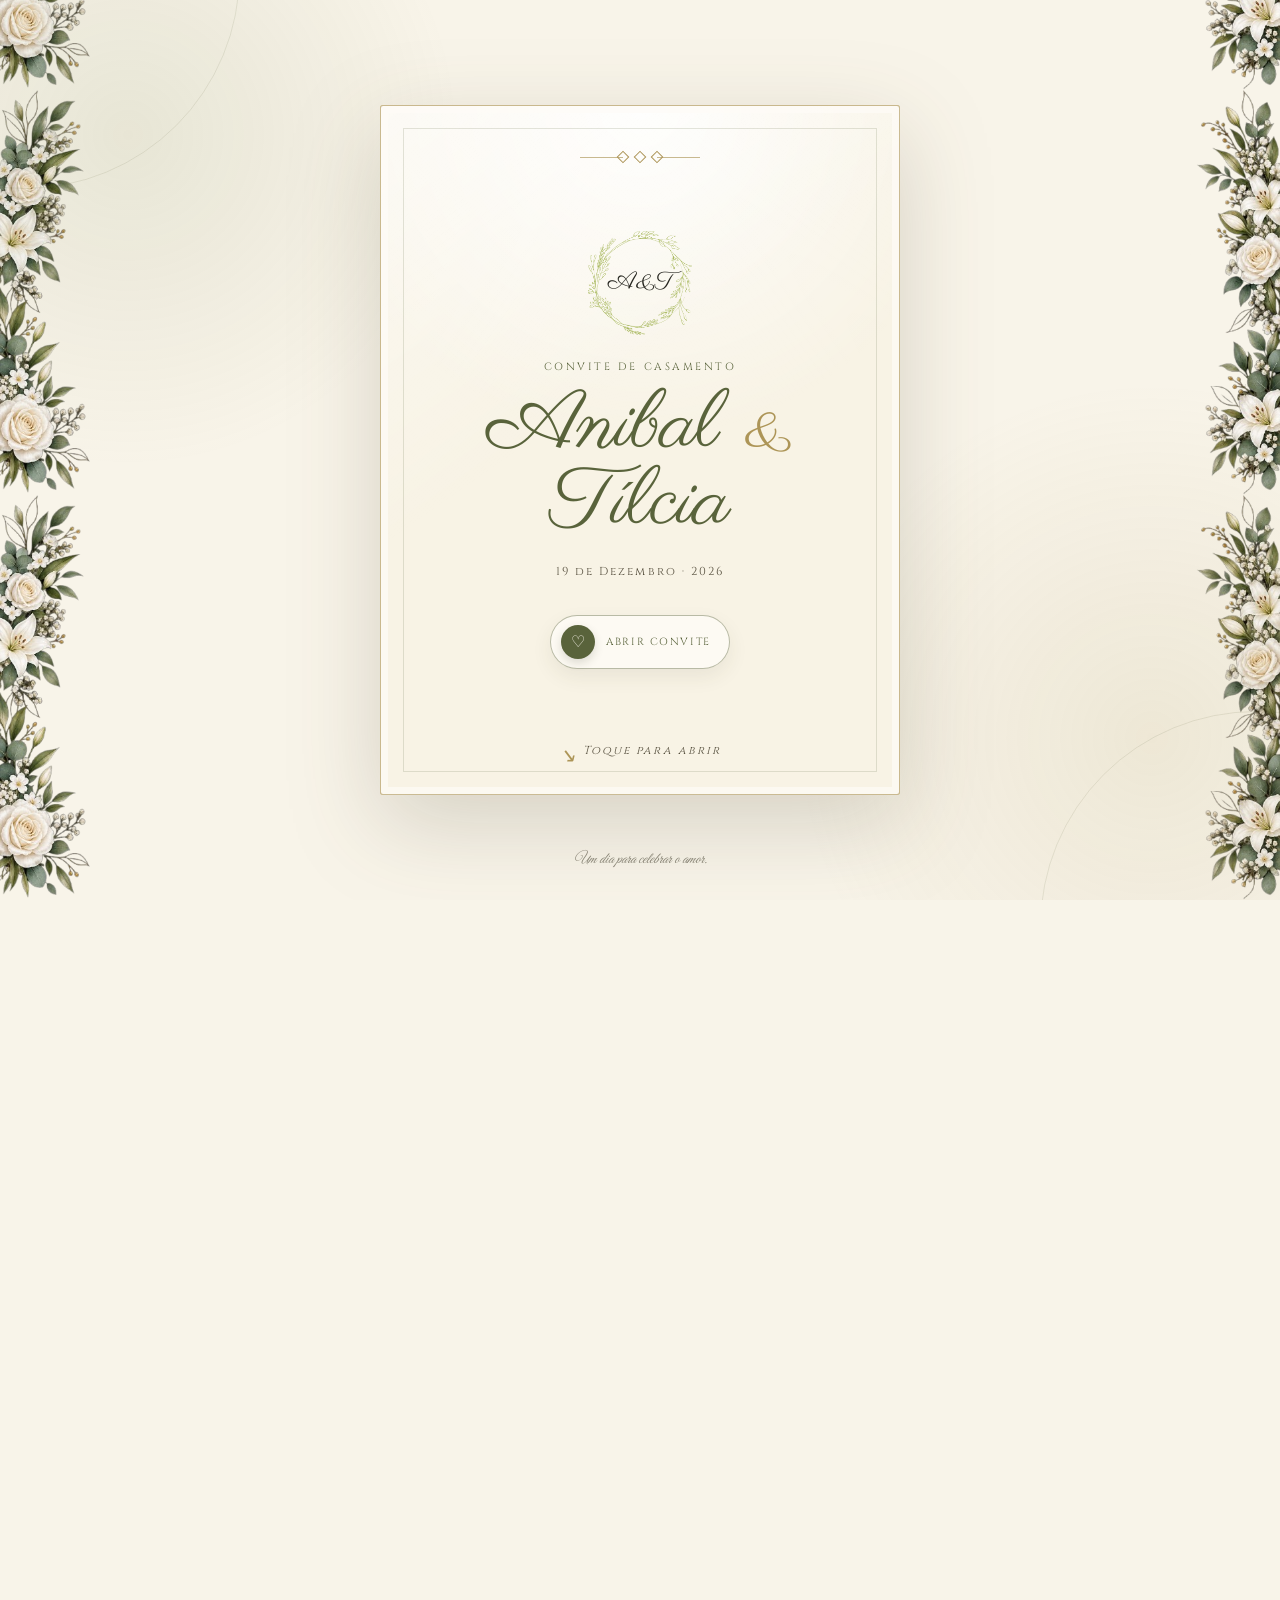
==== commit d28d5584: "chore: adding amor.ao footer for pages and updates for Eutropio and Linda invite" ====
--- a/anibal-tilcia/index.html
+++ b/anibal-tilcia/index.html
@@ -10,7 +10,7 @@
   <link
     href="https://fonts.googleapis.com/css2?family=Cormorant+Garamond:ital,wght@0,400;0,500;0,600;1,400&family=Great+Vibes&family=Cinzel:wght@400;500;600&display=swap"
     rel="stylesheet">
-  <link rel="stylesheet" href="css/style.css">
+  <link rel="stylesheet" href="./css/style.css">
 </head>
 
 <body>
@@ -114,7 +114,7 @@
       </div>
 
       <h1 class="hero__names" data-reveal>Aníbal <span class="amp">&amp;</span> Tílcia</h1>
-      <p class="hero__tagline" data-reveal>Convidam-te a celebrar esta união para um sempre!</p>
+      <p class="hero__tagline" data-reveal>Convidam-te a celebrar esta união para sempre!</p>
     </div>
 
     <div class="hero__hem"></div>
@@ -234,8 +234,7 @@
 
       <div class="more-info-card">
         <img
-          src="https://lh3.googleusercontent.com/gps-cs-s/AHRPTWlp6Hk5C6ENDK__10fyXMDpLY3RmtTB0FeUsMW05rq-A3_OJv60hBOO5OTsbv5qQ-3rLyHym6tTQRL9K2UCrjUsnP6I80L73qXvY4hCrDxc9M-ThZ_d9FkAn9VJUuiXGmzrRHuK=w408-h544-k-no"
-          class="more-info-card-img" alt="">
+          src="./resources/images/igreija_nossa_senhora_dos_remedios.jpg" alt="" class="more-info-card-img">
         <article class="info__card" data-reveal>
           <div class="info__icon-wrap">
             <svg class="info__icon" viewBox="0 0 24 24" aria-hidden="true">
@@ -267,7 +266,7 @@
 
       <div class="more-info-card">
         <img
-          src="https://lh3.googleusercontent.com/gps-cs-s/AHRPTWnQiHRYGVPwsvvzDjpKC6Te1Tc4ReHqnd2wbv8dk3sn313zh0V4iKM3so6A6CPs7udDYUhjcywj2QQHGDvHgf7apJHHsOnpSBzATFUAP61ElOikkhbpd61YWRZIvSMjrfs_gKT-RbCJSNjZ=w426-h240-k-no"
+          src="./resources/images/salao_ludar.jpg"
           class="more-info-card-img" alt="">
         <article class="info__card" data-reveal>
 
@@ -528,6 +527,14 @@
     </defs>
   </svg>
 
+  
+    <div class="amor-ao-footer">
+      <p class="made-by-label">Feito por</p>
+      <a href="https://www.amor.ao/" target="_blank">
+        <img class="made-by-logo" src="./resources/images/logo_amor.png" alt="AMOR.AO Logo">
+      </a>
+    </div>
+
   <script src="config.js"></script>
   <script src="js/script.js"></script>
 
--- a/anibal-tilcia/css/style.css
+++ b/anibal-tilcia/css/style.css
@@ -1009,17 +1009,9 @@
 
 .more-info-card-img {
   width: 100%;
-  height: 10rem;
+  height: 12rem;
   object-fit: cover;
   z-index: 1;
-  /*border-top: 2px;
-  border-left: 2px;
-  border-right: 2px;
-    border-radius: 1rem 1rem 0 0;
-border-style: solid;
-  border-color: var(--olive-deep);
-  */
-
 }
 
 .info__card {
@@ -1547,6 +1539,21 @@
   --paper: #fffdf8;
   --ink: #25251f;
 }
+.amor-ao-footer {
+  display: flex;
+  flex-direction: column;
+  align-items: center;
+}
+.amor-ao-footer .made-by-label {
+  font-family: 'Courier New', Courier, monospace;
+  font-size: 0.6rem;
+}
+
+.amor-ao-footer .made-by-logo {
+  width: 48px;
+  object-fit: cover;
+  margin-top: 2px;
+}
 
 /* Keep the page hidden behind the physical invitation until opened. */
 body.invitation-opening {
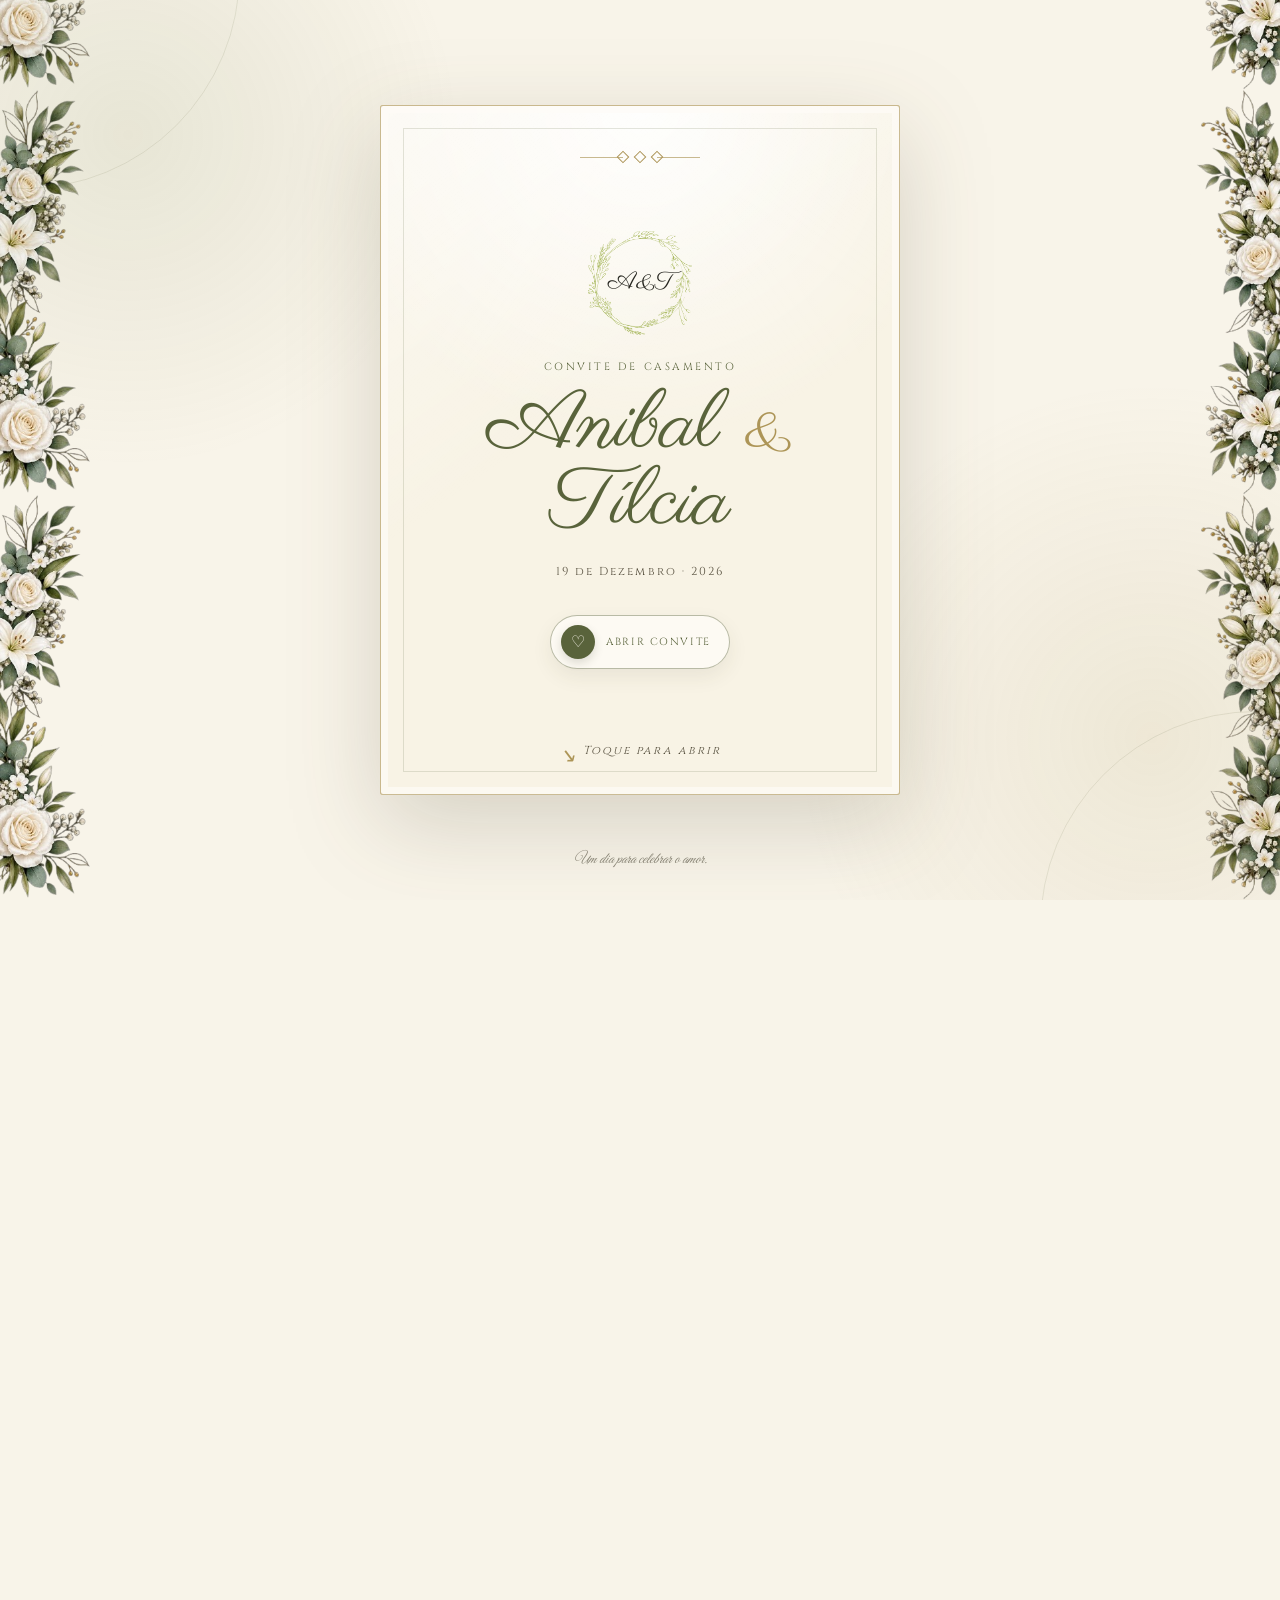
==== commit 298299e8: "chore: changing the location of church cerimony" ====
--- a/anibal-tilcia/index.html
+++ b/anibal-tilcia/index.html
@@ -234,7 +234,7 @@
 
       <div class="more-info-card">
         <img
-          src="./resources/images/igreija_nossa_senhora_dos_remedios.jpg" alt="" class="more-info-card-img">
+          src="./resources/images/escola_nossa_senhora_da_luz.webp" alt="" class="more-info-card-img">
         <article class="info__card" data-reveal>
           <div class="info__icon-wrap">
             <svg class="info__icon" viewBox="0 0 24 24" aria-hidden="true">
@@ -250,13 +250,13 @@
           <div class="info__content">
             <h3 class="info__card-title">Cerimónia Religiosa</h3>
 
-            <p class="info__time">19h00</p>
+            <p class="info__time">15h00</p>
 
             <p class="info__place">
-              Nossa Senhora dos Remédios - Mutamba
+              Capela de Nossa Senhora da Luz (em frente à Paróquia de Nossa Senhora de Fátima)
             </p>
 
-            <button class="info__btn" type="button" data-map="Nossa Senhora dos Remédios, Mutamba, Luanda">
+            <button class="info__btn" type="button" data-map="Capela de Nossa Senhora da Luz, Luanda">
               Ver localização
             </button>
           </div>
